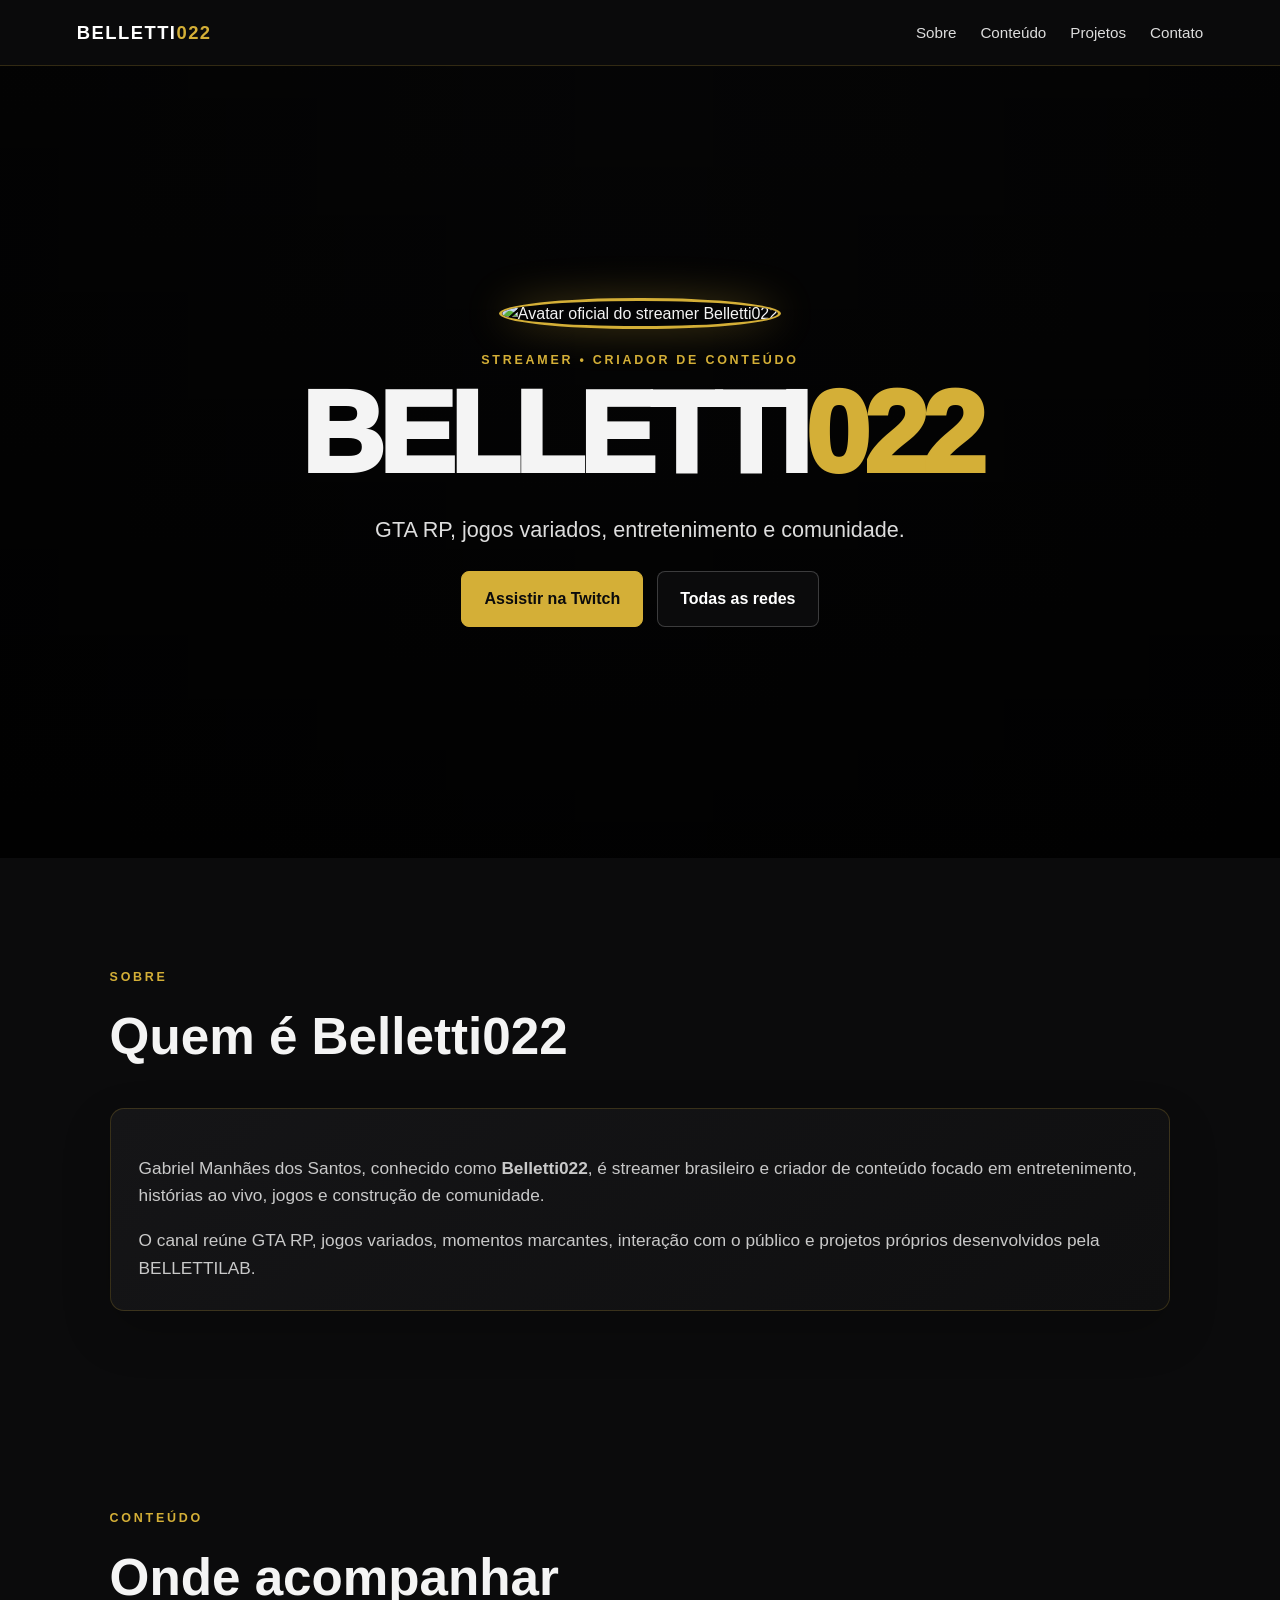
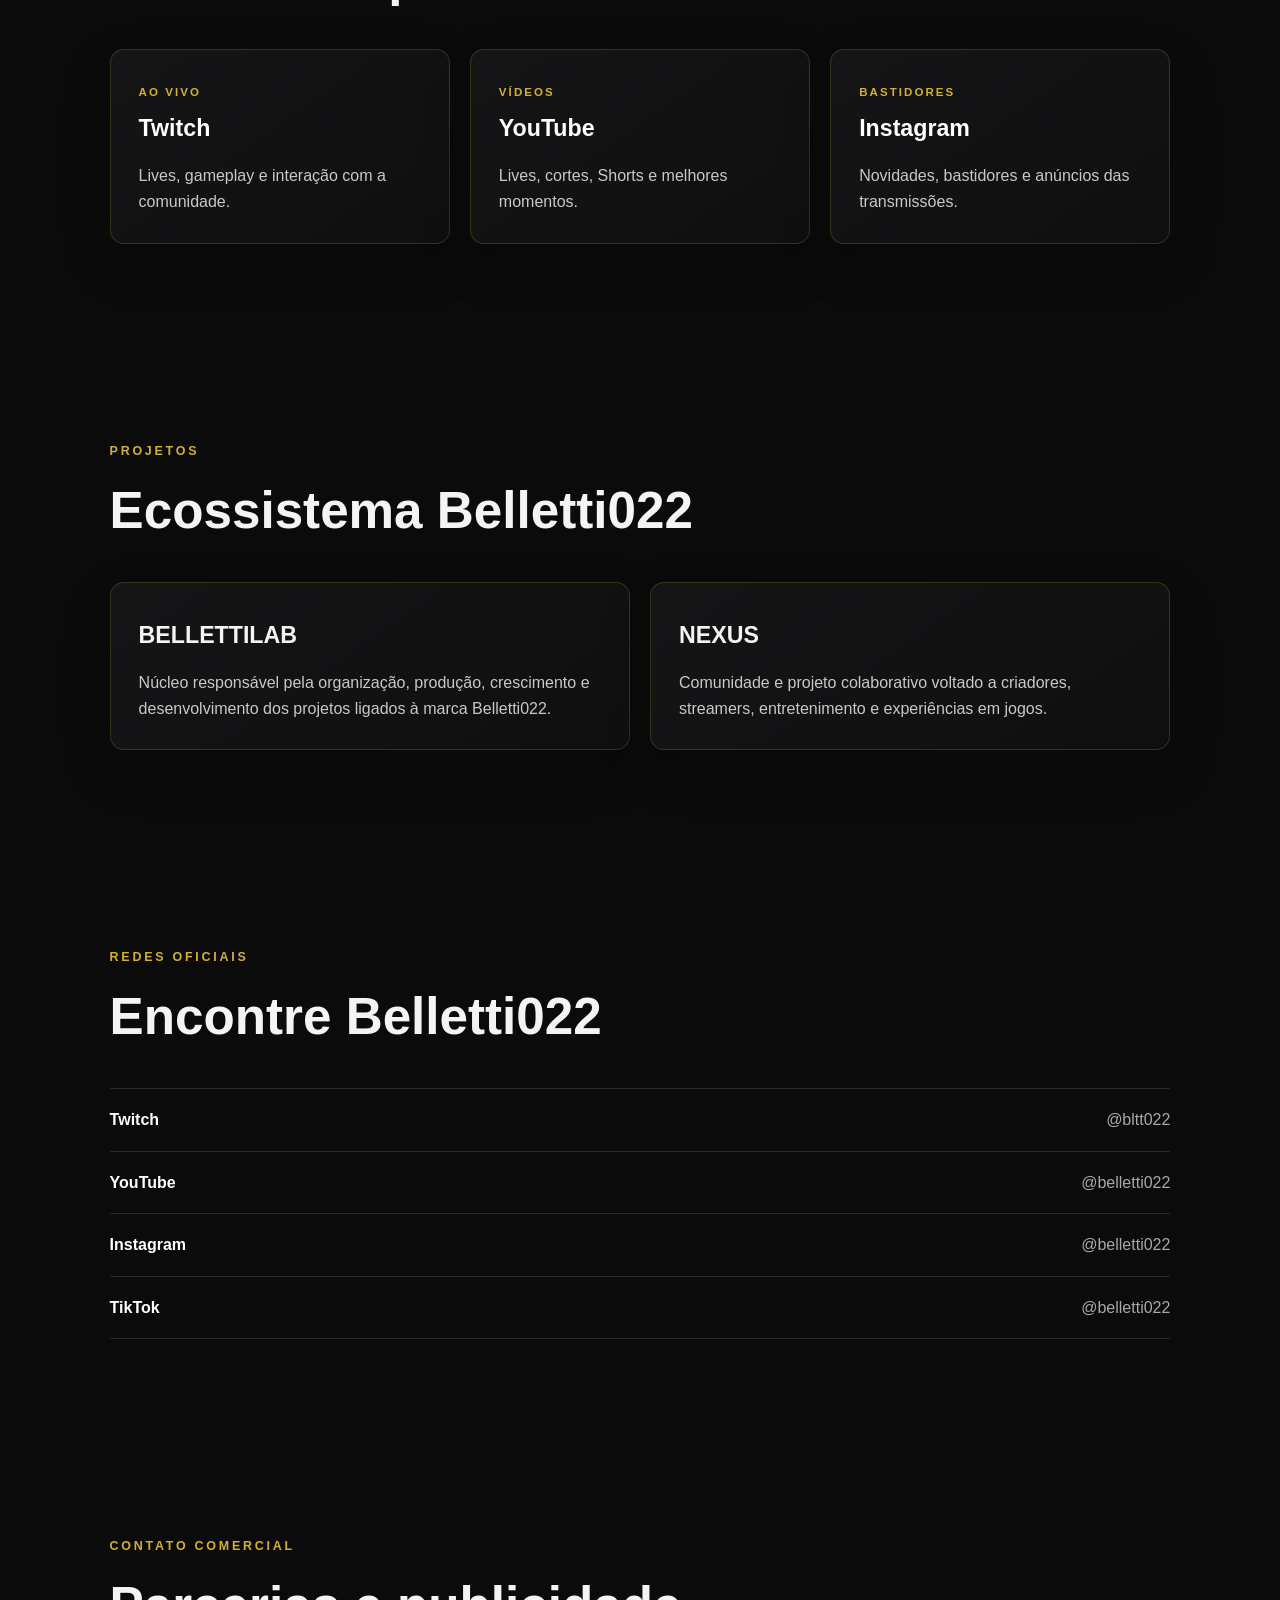
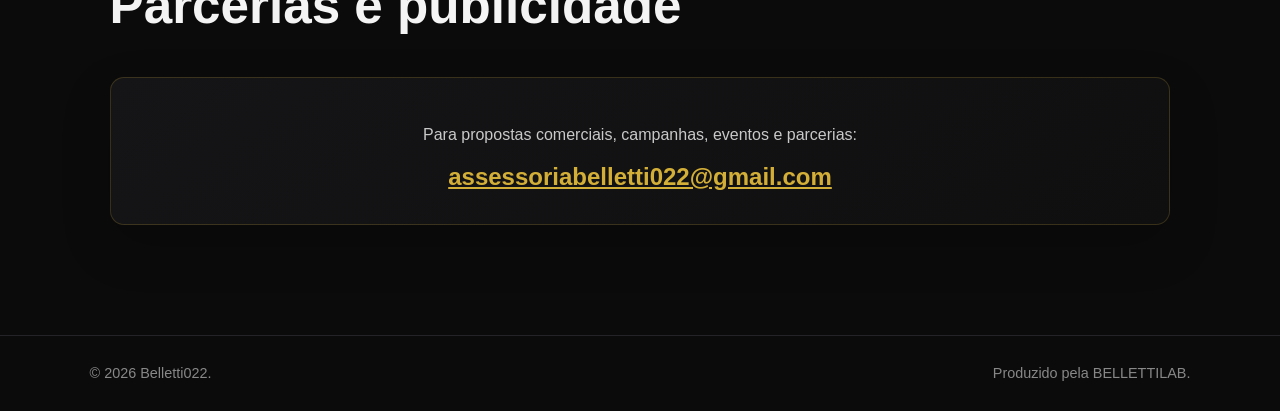
==== index.html @ a7944948 "Add files via upload" ====
<!doctype html>
<html lang="pt-BR">
<head>
  <meta charset="utf-8">
  <meta name="viewport" content="width=device-width, initial-scale=1">
  <title>Belletti022 — Streamer e Criador de Conteúdo</title>
  <meta name="description" content="Site oficial do Belletti022: lives, GTA RP, jogos variados, comunidade, projetos e contato comercial.">
  <meta name="author" content="Belletti022">
  <meta name="theme-color" content="#0f0f10">
  <meta property="og:title" content="Belletti022 — Site Oficial">
  <meta property="og:description" content="Lives, GTA RP, jogos variados, comunidade e projetos.">
  <meta property="og:type" content="website">
  <meta property="og:image" content="assets/hero.jpg">
  <link rel="icon" href="assets/avatar.jpg">
  <link rel="stylesheet" href="style.css">
</head>
<body>
  <header class="topbar">
    <a class="brand" href="#inicio" aria-label="Belletti022">
      <span>BELLETTI</span><strong>022</strong>
    </a>
    <nav aria-label="Navegação principal">
      <a href="#sobre">Sobre</a>
      <a href="#conteudo">Conteúdo</a>
      <a href="#projetos">Projetos</a>
      <a href="#contato">Contato</a>
    </nav>
  </header>

  <main>
    <section id="inicio" class="hero">
      <div class="hero-overlay"></div>
      <div class="hero-content">
        <img class="avatar" src="assets/avatar.jpg" alt="Avatar oficial do streamer Belletti022">
        <p class="eyebrow">STREAMER • CRIADOR DE CONTEÚDO</p>
        <h1>BELLETTI<span>022</span></h1>
        <p class="lead">GTA RP, jogos variados, entretenimento e comunidade.</p>
        <div class="actions">
          <a class="btn primary" href="https://www.twitch.tv/bltt022" target="_blank" rel="noopener">Assistir na Twitch</a>
          <a class="btn" href="#redes">Todas as redes</a>
        </div>
      </div>
    </section>

    <section id="sobre" class="section">
      <div class="section-heading">
        <p class="eyebrow">SOBRE</p>
        <h2>Quem é Belletti022</h2>
      </div>
      <div class="card about-card">
        <p>Gabriel Manhães dos Santos, conhecido como <strong>Belletti022</strong>, é streamer brasileiro e criador de conteúdo focado em entretenimento, histórias ao vivo, jogos e construção de comunidade.</p>
        <p>O canal reúne GTA RP, jogos variados, momentos marcantes, interação com o público e projetos próprios desenvolvidos pela BELLETTILAB.</p>
      </div>
    </section>

    <section id="conteudo" class="section">
      <div class="section-heading">
        <p class="eyebrow">CONTEÚDO</p>
        <h2>Onde acompanhar</h2>
      </div>
      <div class="grid three">
        <a class="card link-card" href="https://www.twitch.tv/bltt022" target="_blank" rel="noopener">
          <span class="tag">AO VIVO</span><h3>Twitch</h3><p>Lives, gameplay e interação com a comunidade.</p>
        </a>
        <a class="card link-card" href="https://www.youtube.com/@belletti022" target="_blank" rel="noopener">
          <span class="tag">VÍDEOS</span><h3>YouTube</h3><p>Lives, cortes, Shorts e melhores momentos.</p>
        </a>
        <a class="card link-card" href="https://www.instagram.com/belletti022/" target="_blank" rel="noopener">
          <span class="tag">BASTIDORES</span><h3>Instagram</h3><p>Novidades, bastidores e anúncios das transmissões.</p>
        </a>
      </div>
    </section>

    <section id="projetos" class="section">
      <div class="section-heading">
        <p class="eyebrow">PROJETOS</p>
        <h2>Ecossistema Belletti022</h2>
      </div>
      <div class="grid two">
        <article class="card">
          <h3>BELLETTILAB</h3>
          <p>Núcleo responsável pela organização, produção, crescimento e desenvolvimento dos projetos ligados à marca Belletti022.</p>
        </article>
        <article class="card">
          <h3>NEXUS</h3>
          <p>Comunidade e projeto colaborativo voltado a criadores, streamers, entretenimento e experiências em jogos.</p>
        </article>
      </div>
    </section>

    <section id="redes" class="section">
      <div class="section-heading">
        <p class="eyebrow">REDES OFICIAIS</p>
        <h2>Encontre Belletti022</h2>
      </div>
      <div class="social-list">
        <a href="https://www.twitch.tv/bltt022" target="_blank" rel="noopener">Twitch <span>@bltt022</span></a>
        <a href="https://www.youtube.com/@belletti022" target="_blank" rel="noopener">YouTube <span>@belletti022</span></a>
        <a href="https://www.instagram.com/belletti022/" target="_blank" rel="noopener">Instagram <span>@belletti022</span></a>
        <a href="https://www.tiktok.com/@belletti022" target="_blank" rel="noopener">TikTok <span>@belletti022</span></a>
      </div>
    </section>

    <section id="contato" class="section contact">
      <div class="section-heading">
        <p class="eyebrow">CONTATO COMERCIAL</p>
        <h2>Parcerias e publicidade</h2>
      </div>
      <div class="card contact-card">
        <p>Para propostas comerciais, campanhas, eventos e parcerias:</p>
        <a class="email" href="mailto:assessoriabelletti022@gmail.com">assessoriabelletti022@gmail.com</a>
      </div>
    </section>
  </main>

  <footer>
    <span>© <span id="year"></span> Belletti022.</span>
    <span>Produzido pela BELLETTILAB.</span>
  </footer>

  <script src="script.js"></script>
</body>
</html>
---- style.css ----
*{box-sizing:border-box}html{scroll-behavior:smooth}body{margin:0;background:#0b0b0c;color:#f4f4f4;font-family:Arial,Helvetica,sans-serif;line-height:1.6}.topbar{position:sticky;top:0;z-index:20;display:flex;align-items:center;justify-content:space-between;padding:18px 6vw;background:rgba(11,11,12,.9);backdrop-filter:blur(12px);border-bottom:1px solid rgba(212,175,55,.2)}.brand{font-weight:900;font-size:1.15rem;letter-spacing:.08em;color:#fff;text-decoration:none}.brand strong,.hero h1 span,.eyebrow,.tag{color:#d4af37}.topbar nav{display:flex;gap:24px}.topbar nav a{color:#ddd;text-decoration:none;font-size:.95rem}.topbar nav a:hover{color:#d4af37}.hero{position:relative;min-height:88vh;display:grid;place-items:center;text-align:center;background:url('assets/hero.jpg') center/cover no-repeat;overflow:hidden}.hero-overlay{position:absolute;inset:0;background:linear-gradient(180deg,rgba(0,0,0,.55),rgba(0,0,0,.88)),linear-gradient(90deg,rgba(0,0,0,.45),transparent,rgba(0,0,0,.4))}.hero-content{position:relative;z-index:1;padding:80px 20px;max-width:900px}.avatar{width:150px;height:150px;border-radius:50%;object-fit:cover;border:3px solid #d4af37;box-shadow:0 0 40px rgba(212,175,55,.3)}.eyebrow{font-size:.78rem;font-weight:800;letter-spacing:.22em;margin:22px 0 8px}.hero h1{font-size:clamp(3rem,9vw,7.3rem);line-height:.95;margin:0;font-weight:950;letter-spacing:-.05em}.lead{font-size:clamp(1rem,2vw,1.35rem);color:#ddd;margin:24px auto;max-width:650px}.actions{display:flex;justify-content:center;gap:14px;flex-wrap:wrap}.btn{display:inline-block;padding:14px 22px;border:1px solid rgba(255,255,255,.2);border-radius:8px;color:#fff;text-decoration:none;font-weight:800;background:rgba(15,15,16,.75)}.btn.primary{background:#d4af37;color:#0b0b0c;border-color:#d4af37}.section{padding:88px 7vw;max-width:1240px;margin:auto}.section-heading{margin-bottom:30px}.section-heading h2{font-size:clamp(2rem,4vw,3.2rem);margin:0}.card{background:linear-gradient(145deg,#151517,#0f0f10);border:1px solid rgba(212,175,55,.2);border-radius:14px;padding:28px;box-shadow:0 20px 50px rgba(0,0,0,.2)}.about-card{font-size:1.08rem}.grid{display:grid;gap:20px}.grid.three{grid-template-columns:repeat(3,1fr)}.grid.two{grid-template-columns:repeat(2,1fr)}.link-card{color:#fff;text-decoration:none;transition:.2s transform,.2s border-color}.link-card:hover{transform:translateY(-5px);border-color:#d4af37}.card h3{margin:.4rem 0 .6rem;font-size:1.45rem}.card p{color:#c9c9c9;margin-bottom:0}.tag{font-size:.72rem;letter-spacing:.18em;font-weight:900}.social-list{display:grid;border-top:1px solid #28282c}.social-list a{display:flex;justify-content:space-between;padding:18px 0;color:#fff;text-decoration:none;border-bottom:1px solid #28282c;font-weight:800}.social-list a span{color:#a8a8ad;font-weight:400}.social-list a:hover{color:#d4af37}.contact{padding-bottom:110px}.contact-card{text-align:center}.email{display:inline-block;margin-top:10px;color:#d4af37;font-weight:900;font-size:clamp(1rem,3vw,1.5rem);word-break:break-word}footer{display:flex;justify-content:space-between;gap:20px;flex-wrap:wrap;padding:26px 7vw;border-top:1px solid #242428;color:#888;font-size:.9rem}@media(max-width:850px){.topbar nav{display:none}.grid.three,.grid.two{grid-template-columns:1fr}.hero{min-height:78vh}.section{padding:68px 24px}.avatar{width:120px;height:120px}}
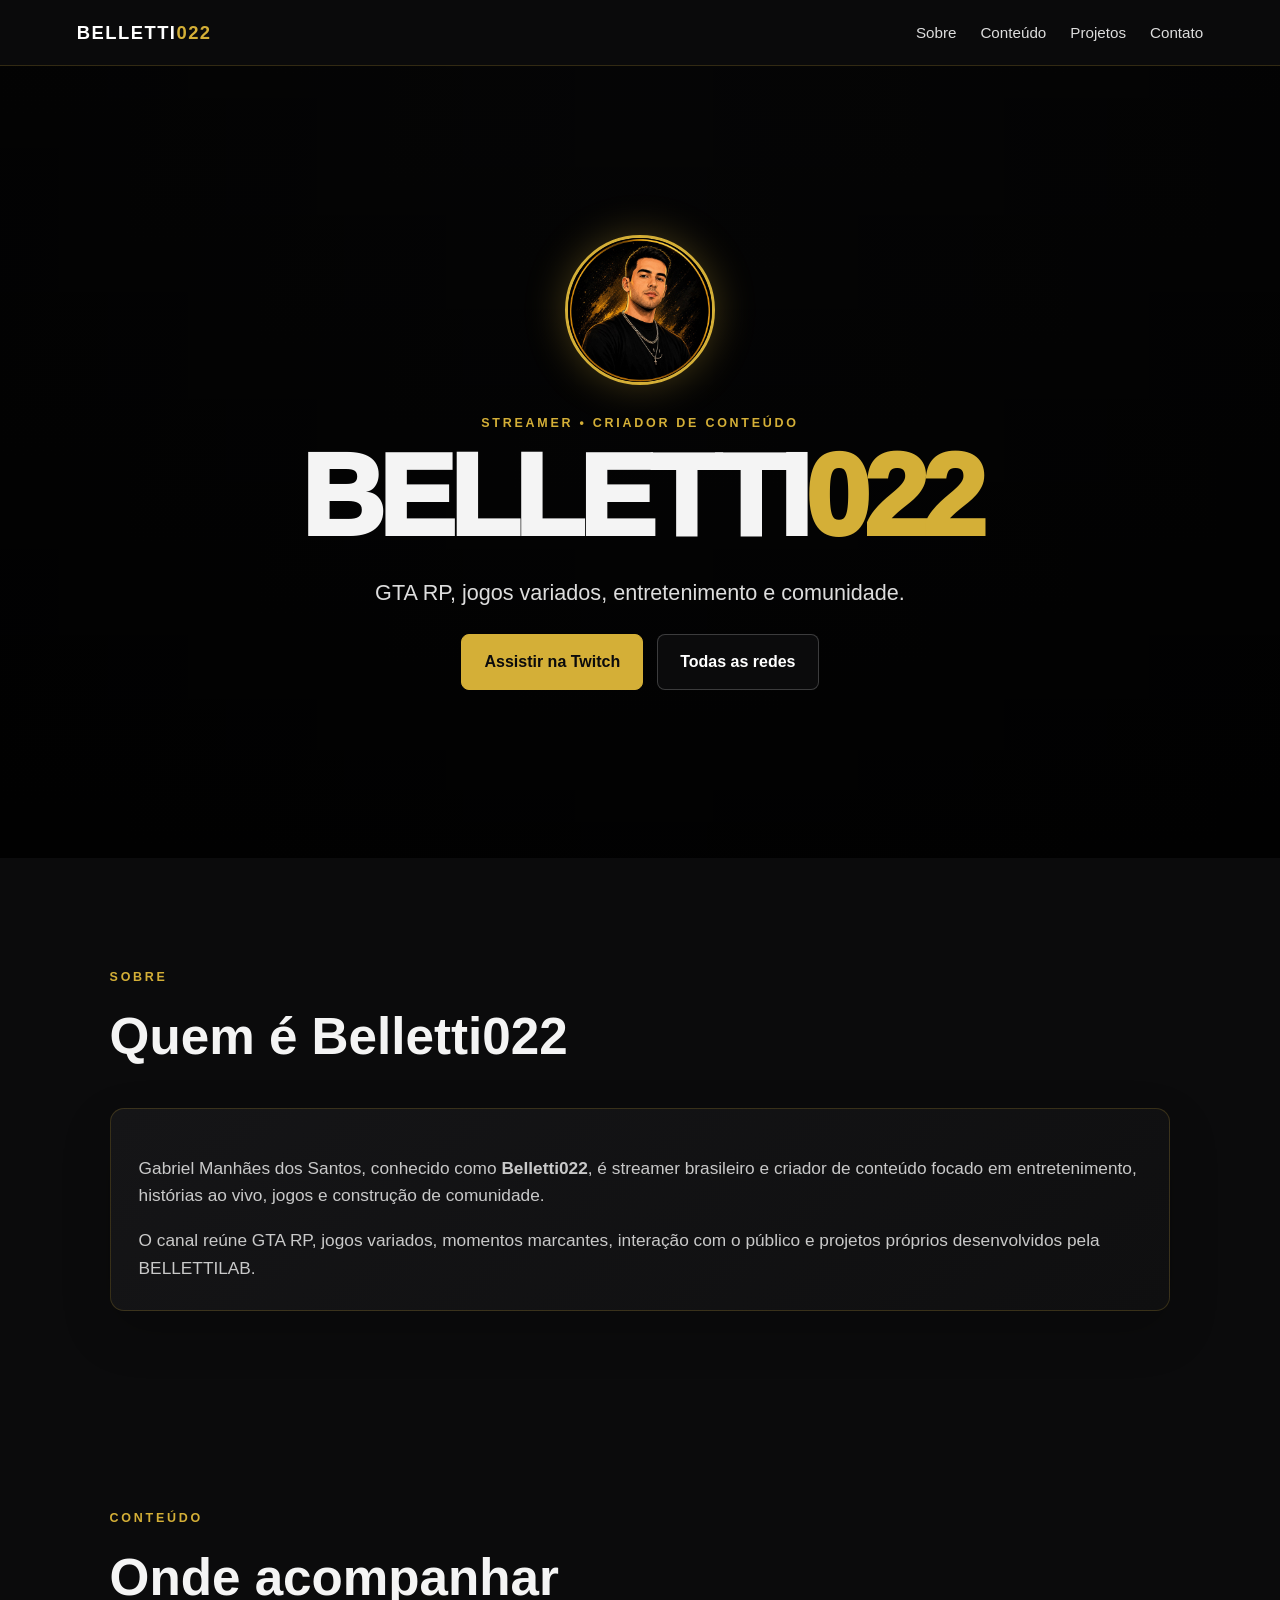
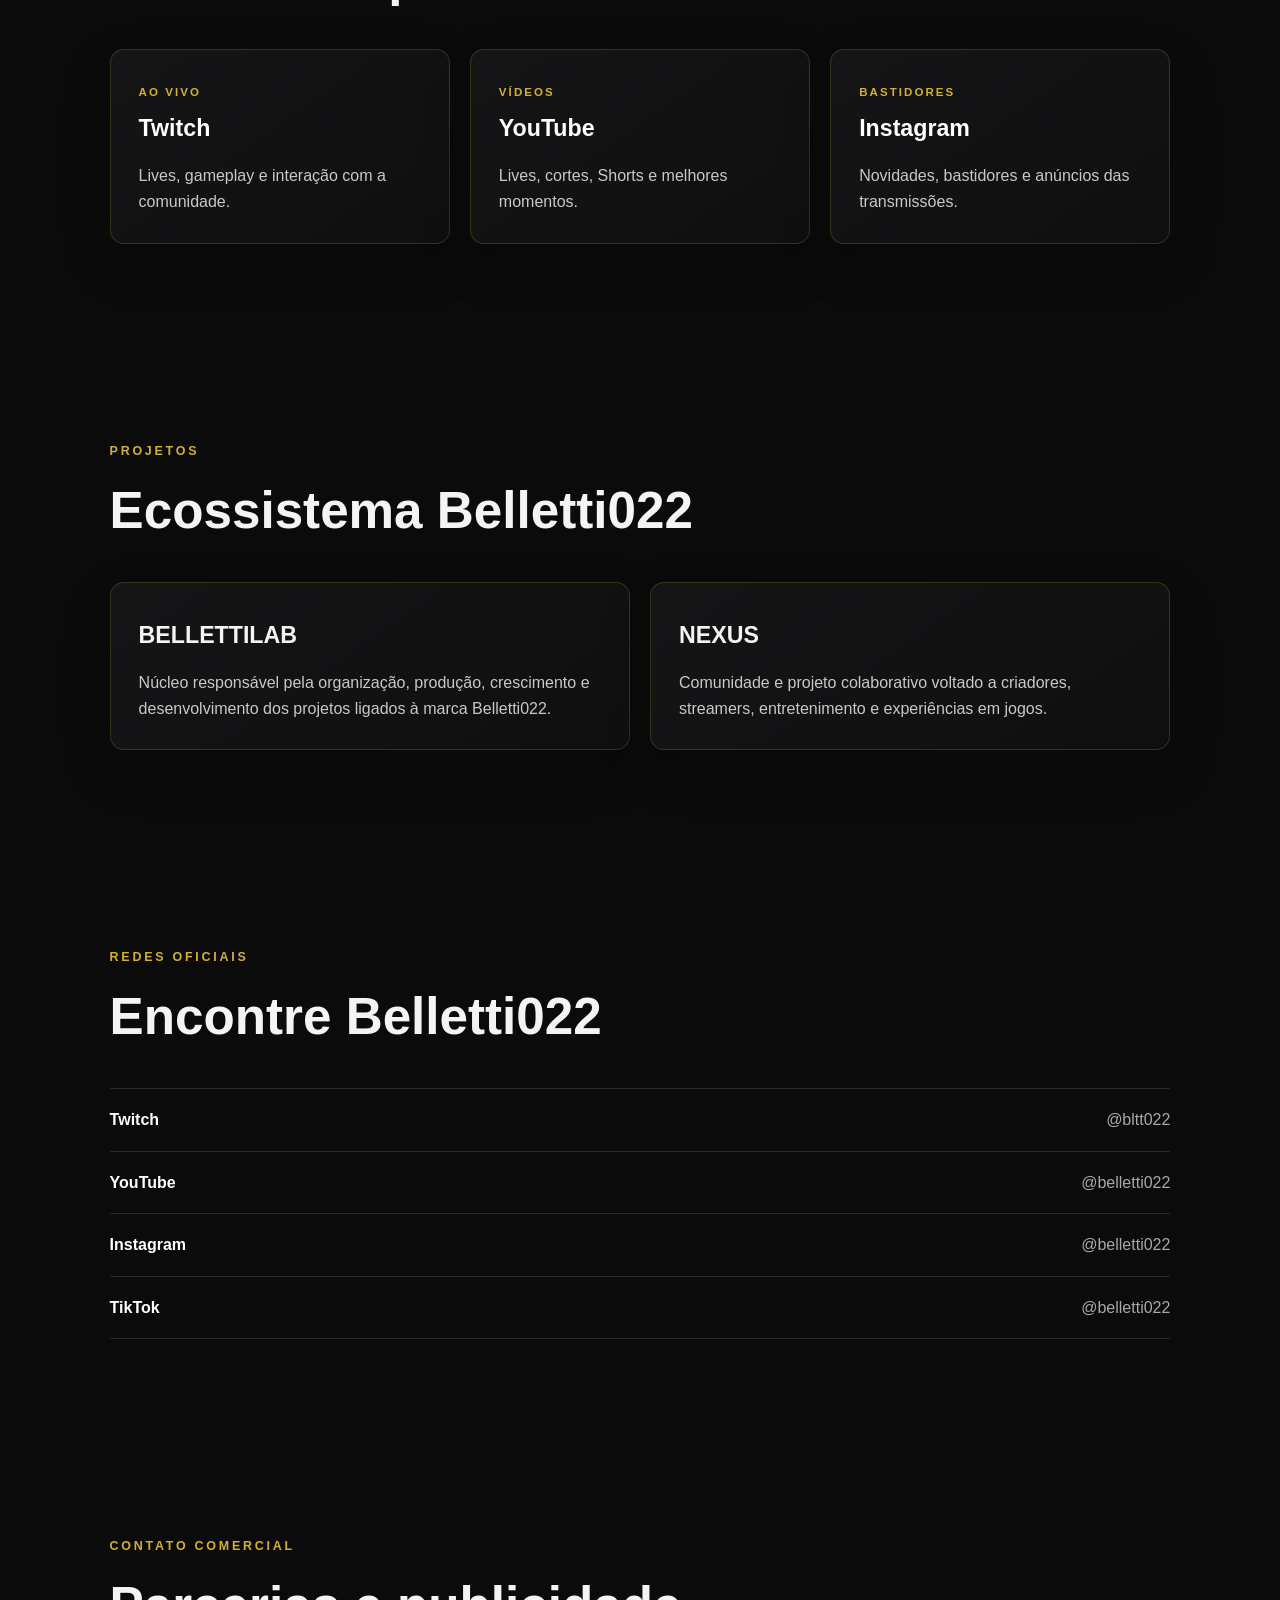
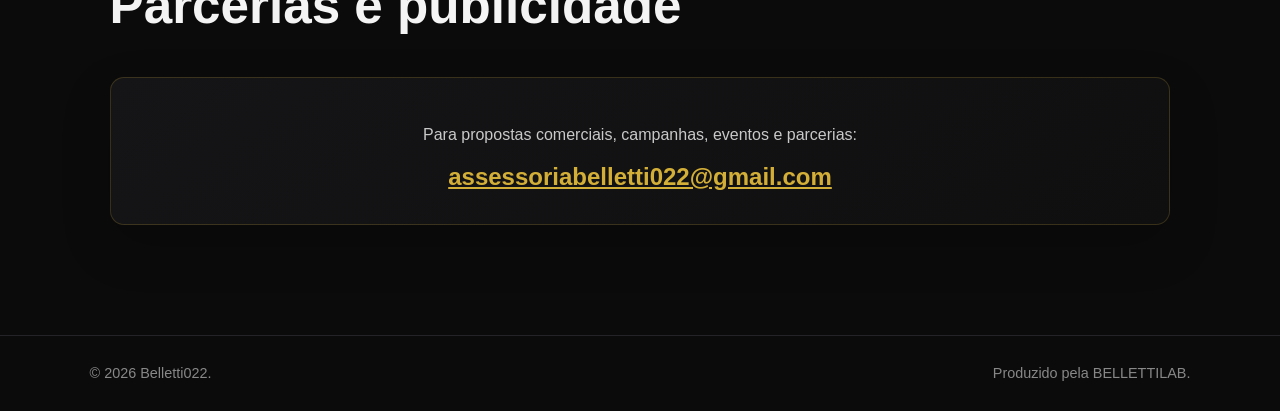
==== commit 81c34b05: "Update index.html" ====
--- a/index.html
+++ b/index.html
@@ -10,8 +10,8 @@
   <meta property="og:title" content="Belletti022 — Site Oficial">
   <meta property="og:description" content="Lives, GTA RP, jogos variados, comunidade e projetos.">
   <meta property="og:type" content="website">
-  <meta property="og:image" content="assets/hero.jpg">
-  <link rel="icon" href="assets/avatar.jpg">
+  <meta property="og:image" content="hero.jpg">
+  <link rel="icon" href="avatar.jpg">
   <link rel="stylesheet" href="style.css">
 </head>
 <body>
@@ -31,7 +31,7 @@
     <section id="inicio" class="hero">
       <div class="hero-overlay"></div>
       <div class="hero-content">
-        <img class="avatar" src="assets/avatar.jpg" alt="Avatar oficial do streamer Belletti022">
+        <img class="avatar" src="avatar.jpg" alt="Avatar oficial do streamer Belletti022">
         <p class="eyebrow">STREAMER • CRIADOR DE CONTEÚDO</p>
         <h1>BELLETTI<span>022</span></h1>
         <p class="lead">GTA RP, jogos variados, entretenimento e comunidade.</p>
